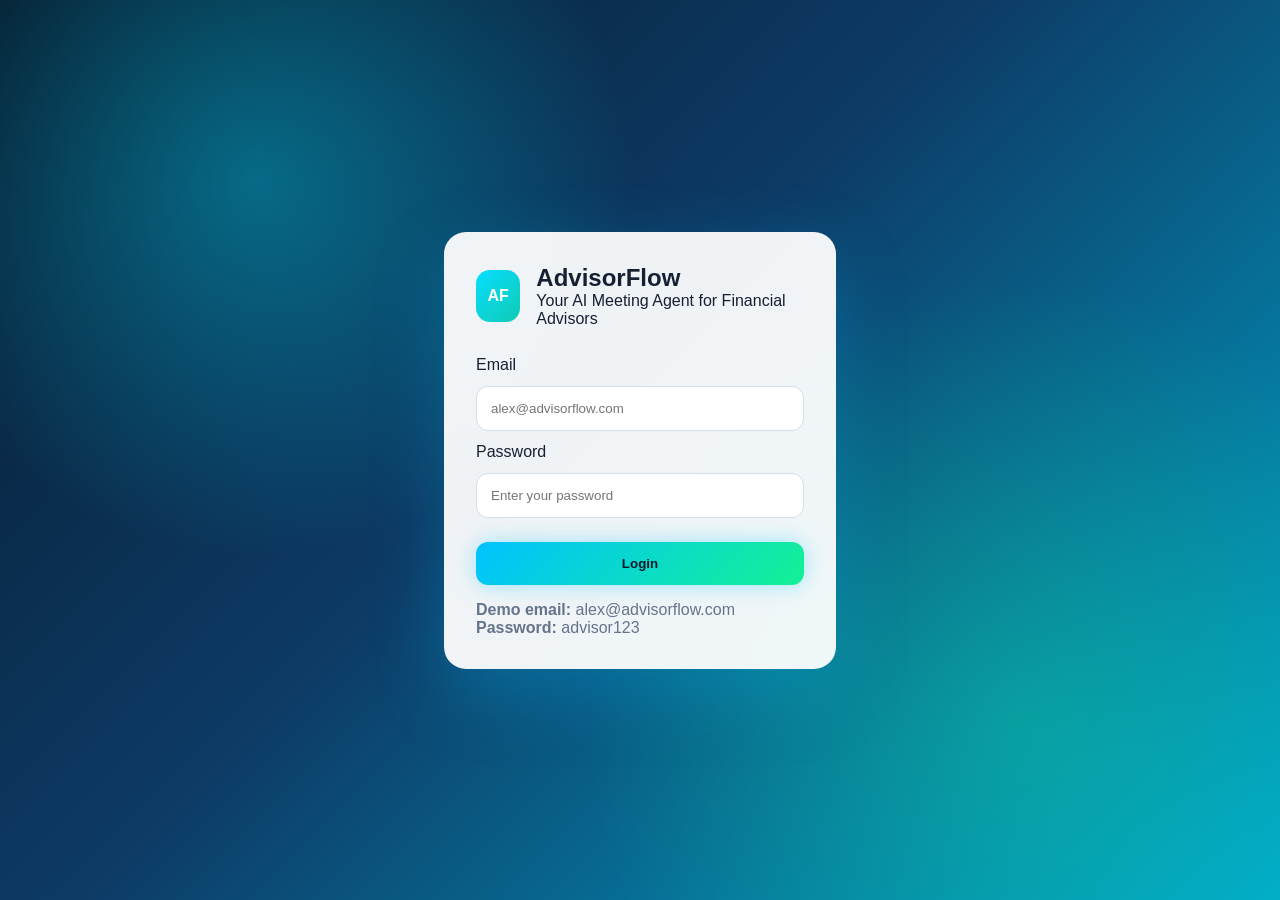
==== frontend/index.html @ f6e89794 "first commit" ====
<!DOCTYPE html>
<html lang="en">
<head>
  <meta charset="UTF-8" />

  <meta
    name="viewport"
    content="width=device-width, initial-scale=1.0"
  />

  <title>AdvisorFlow | Login</title>

  <link
    rel="stylesheet"
    href="css/style.css"
  />
</head>

<body class="auth-body">
  <main class="auth-container">
    <section class="auth-card">
      <div class="brand">
        <div class="brand-logo">
          AF
        </div>

        <div>
          <h1>AdvisorFlow</h1>

          <p>
            Your AI Meeting Agent for
            Financial Advisors
          </p>
        </div>
      </div>

      <form
        id="loginForm"
        class="auth-form"
      >
        <label for="email">
          Email
        </label>

        <input
          id="email"
          name="email"
          type="email"
          placeholder="alex@advisorflow.com"
          autocomplete="email"
          required
        />

        <label for="password">
          Password
        </label>

        <input
          id="password"
          name="password"
          type="password"
          placeholder="Enter your password"
          autocomplete="current-password"
          required
        />

        <p
          id="loginError"
          class="error-message"
          aria-live="polite"
        ></p>

        <button
          id="loginButton"
          type="submit"
          class="primary-btn"
        >
          Login
        </button>
      </form>

      <div class="demo-note">
        <p>
          <strong>Demo email:</strong>
          alex@advisorflow.com
        </p>

        <p>
          <strong>Password:</strong>
          advisor123
        </p>
      </div>
    </section>
  </main>

  <script src="js/api.js"></script>
  <script src="js/login.js"></script>
</body>
</html>
---- frontend/css/style.css ----
* {
  box-sizing: border-box;
  margin: 0;
  padding: 0;
  font-family: Arial, sans-serif;
}

body {
  background: #f4f7fb;
  color: #172033;
}

.auth-body {
  min-height: 100vh;
  display: flex;
  align-items: center;
  justify-content: center;
  background: linear-gradient(135deg, #071b2f, #0f766e);
}

.auth-container {
  width: 100%;
  max-width: 440px;
  padding: 24px;
}

.auth-card {
  background: white;
  border-radius: 22px;
  padding: 32px;
  box-shadow: 0 20px 50px rgba(0,0,0,0.2);
}

.brand {
  display: flex;
  gap: 16px;
  align-items: center;
  margin-bottom: 28px;
}

.brand-logo {
  width: 52px;
  height: 52px;
  border-radius: 14px;
  background: #0f766e;
  color: white;
  display: flex;
  align-items: center;
  justify-content: center;
  font-weight: bold;
}

.auth-form {
  display: grid;
  gap: 12px;
}

input, textarea {
  width: 100%;
  padding: 14px;
  border: 1px solid #d8dee9;
  border-radius: 12px;
  outline: none;
}

textarea {
  min-height: 220px;
  resize: vertical;
}

.primary-btn {
  background: #0f766e;
  color: white;
  border: none;
  padding: 14px 18px;
  border-radius: 12px;
  cursor: pointer;
  font-weight: bold;
}

.primary-btn:hover {
  background: #115e59;
}

.primary-link {
  display: inline-block;
  margin-top: 16px;
  color: #0f766e;
  font-weight: bold;
  text-decoration: none;
}

.demo-note {
  margin-top: 16px;
  color: #64748b;
}

.app-layout {
  display: flex;
  min-height: 100vh;
}

.sidebar {
  position: fixed;
  top: 0;
  left: 0;

  width: 250px;
  height: 100vh;

  background: linear-gradient(180deg,#071a2d,#0d3b66);
  color: white;

  padding: 28px 20px;

  display: flex;
  flex-direction: column;
}

.sidebar-top{
    flex:1;
}

.sidebar-logo {
  font-size: 24px;
  font-weight: bold;
  margin-bottom: 36px;
}

.sidebar nav {
  display: grid;
  gap: 10px;
  
}

.sidebar a {
  color: #cbd5e1;
  text-decoration: none;
  padding: 13px 14px;
  border-radius: 12px;
}

.sidebar a.active,
.sidebar a:hover {
  background: #0f766e;
  color: white;
}

.main-content{
    margin-left:250px;
    padding:32px;
    min-height:100vh;
}

.topbar {
  display: flex;
  align-items: center;
  justify-content: space-between;
  margin-bottom: 28px;
}

.topbar h1 {
  font-size: 30px;
  margin-bottom: 6px;
}

.topbar p {
  color: #64748b;
}

.profile-pill {
  background: white;
  padding: 12px 18px;
  border-radius: 999px;
  box-shadow: 0 8px 24px rgba(15,23,42,0.08);
}

.kpi-grid {
  display: grid;
  grid-template-columns: repeat(4, 1fr);
  gap: 18px;
  margin-bottom: 24px;
}

.card, .panel, .partner-card {
  background: white;
  border-radius: 18px;
  padding: 24px;
  box-shadow: 0 8px 24px rgba(15,23,42,0.08);
}

.card p {
  color: #64748b;
  margin-bottom: 10px;
}

.card h2 {
  font-size: 34px;
}

.content-grid {
  display: grid;
  grid-template-columns: 1fr 1fr;
  gap: 24px;
  margin-bottom: 24px;
}

.panel h2 {
  margin-bottom: 16px;
}

.meeting-item {
  display: flex;
  justify-content: space-between;
  align-items: center;
  padding: 16px;
  border: 1px solid #e2e8f0;
  border-radius: 14px;
  margin-bottom: 12px;
  cursor: pointer;
}

.meeting-item:hover {
  border-color: #0f766e;
}

.insight-list {
  padding-left: 20px;
  line-height: 1.9;
}

table {
  width: 100%;
  border-collapse: collapse;
}

th, td {
  text-align: left;
  padding: 14px;
  border-bottom: 1px solid #e2e8f0;
}

.badge {
  padding: 6px 10px;
  border-radius: 999px;
  font-size: 13px;
  font-weight: bold;
}

.badge.danger { background: #fee2e2; color: #991b1b; }
.badge.warning { background: #fef3c7; color: #92400e; }
.badge.success { background: #dcfce7; color: #166534; }

.info-grid {
  display: grid;
  gap: 14px;
}

.ai-box, .activity-box {
  background: #f8fafc;
  border: 1px solid #e2e8f0;
  border-radius: 14px;
  padding: 18px;
  line-height: 1.7;
}

.timeline {
  display: grid;
  grid-template-columns: repeat(4, 1fr);
  gap: 18px;
}

.timeline div {
  border-left: 4px solid #0f766e;
  padding-left: 14px;
}

.partner-card {
  display: flex;
  justify-content: space-between;
  align-items: center;
  margin-bottom: 24px;
}

.match-score {
  text-align: center;
}

.match-score h1 {
  font-size: 56px;
  color: #0f766e;
}

@media (max-width: 900px) {
  .app-layout {
    flex-direction: column;
  }

  .sidebar {
    width: 100%;
  }

  .kpi-grid,
  .content-grid,
  .timeline {
    grid-template-columns: 1fr;
  }

  .topbar,
  .partner-card {
    flex-direction: column;
    align-items: flex-start;
    gap: 16px;
  }
}

/* Bright AI Theme Override */

.auth-body {
  background:
    radial-gradient(circle at 20% 20%, rgba(0, 229, 255, 0.35), transparent 30%),
    radial-gradient(circle at 80% 80%, rgba(20, 241, 149, 0.28), transparent 35%),
    linear-gradient(135deg, #071a2d 0%, #0d3b66 45%, #00a8cc 100%);
}

.auth-card {
  background: rgba(255, 255, 255, 0.94);
  backdrop-filter: blur(18px);
  box-shadow: 0 24px 70px rgba(0, 194, 255, 0.25);
}

.brand-logo {
    width: 52px;
    height: 52px;
    border-radius: 14px;
    background: linear-gradient(
        135deg,
        #06deff,
        #11cbb5
    );
    color: white;
}

.primary-btn {
  background: linear-gradient(135deg, #00c2ff, #14f195);
  color: #071a2d;
  box-shadow: 0 0 22px rgba(0, 194, 255, 0.35);
}

.primary-btn:hover {
  background: linear-gradient(135deg, #33d4ff, #2fffa8);
  transform: translateY(-1px);
}

input:focus,
textarea:focus {
  border-color: #00c2ff;
  box-shadow: 0 8px 20px rgba(15,118,110,.18);
}

.primary-link {
  color: #00a8cc;
}

.sidebar {
  background: linear-gradient(180deg, #071a2d, #0d3b66);
}

.sidebar a.active,
.sidebar a:hover {
  background: linear-gradient(135deg, #00c2ff, #14f195);
  color: #071a2d;
}

.meeting-item:hover {
  border-color: #00c2ff;
  box-shadow: 0 8px 24px rgba(0, 194, 255, 0.16);
}

.timeline div {
  border-left-color: #00c2ff;
}

.match-score h1 {
  color: #00a8cc;
}

.logout-btn {
  width: 100%;
  padding: 13px 16px;
  background: transparent;
  color: #fca5a5;
  border: 1px solid #7f1d1d;
  border-radius: 12px;
  font-size: 15px;
  font-weight: bold;
  cursor: pointer;
}

.logout-btn:hover {
  background: #7f1d1d;
  color: white;
}

/* Logout link inside sidebar */

.logout-button{
    margin-top:auto;

    width:100%;
    padding:13px 16px;

    color:#fca5a5;
    text-decoration:none;

    text-align:left;

    transition:.2s;
}

.logout-button:hover {
  background: #7f1d1d;
  color: white;
}

/* Logout confirmation page */

.logout-page {
  min-height: 100vh;

  display: flex;
  align-items: center;
  justify-content: center;

  background:
    radial-gradient(circle at 20% 20%, rgba(0, 229, 255, 0.35), transparent 30%),
    radial-gradient(circle at 80% 80%, rgba(20, 241, 149, 0.28), transparent 35%),
    linear-gradient(135deg, #071a2d 0%, #0d3b66 45%, #00a8cc 100%);
}

.logout-container {
  width: 100%;
  max-width: 480px;
  padding: 24px;
}

.logout-card {
  padding: 36px;

  background: white;

  border-radius: 22px;

  text-align: center;

  box-shadow:
    0 22px 55px rgba(0, 0, 0, 0.22);
}

.logout-icon {
  width: 58px;
  height: 58px;

  margin: 0 auto 18px;

  display: flex;
  align-items: center;
  justify-content: center;

  background: linear-gradient(
        135deg,
        #06deff,
        #11cbb5
    );
    color: white;

  border-radius: 16px;

  font-weight: bold;
}

.logout-card h1 {
  margin-bottom: 10px;
}

.logout-card > p {
  color: #64748b;
  line-height: 1.6;
}

.logout-user-information {
  margin: 24px 0;
  padding: 16px;

  display: grid;
  gap: 5px;

  background: #f8fafc;

  border: 1px solid #e2e8f0;
  border-radius: 14px;
}

.logout-user-information p,
.logout-user-information span {
  color: #64748b;
}

.logout-actions {
  display: flex;
  gap: 12px;
}

.confirm-logout-button,
.cancel-logout-button {
  flex: 1;

  padding: 13px 16px;

  border-radius: 12px;

  font-weight: bold;
  cursor: pointer;

  border: none;
}

.confirm-logout-button {
  background: linear-gradient(135deg, #ff0000c7, #ffffffc7);
  color: #071a2d;
  box-shadow: 0 0 22px rgba(0, 194, 255, 0.35);
}

.confirm-logout-button:hover {
  background: #ff6060;
}

.cancel-logout-button {
  background: linear-gradient(135deg, #50ff24c7, #ffffffc7);
  color: #071a2d;
  box-shadow: 0 0 22px rgba(0, 194, 255, 0.35);
}


.cancel-logout-button:hover {
  background: #00ff55;
}

@media (max-width: 500px) {
  .logout-actions {
    flex-direction: column;
  }
}

/* =========================
   Calendar-first Dashboard
   ========================= */

.command-center {
  display: flex;
  align-items: center;
  justify-content: space-between;
  gap: 24px;
  margin-bottom: 22px;
}

.page-label {
  margin-bottom: 5px;
  color: #00a8cc;
  font-size: 13px;
  font-weight: bold;
  text-transform: uppercase;
  letter-spacing: 1px;
}

.command-center h1 {
  margin-bottom: 7px;
  font-size: 30px;
}

.today-summary {
  color: #64748b;
}

.ask-bar-card {
  display: flex;
  align-items: center;
  gap: 12px;

  padding: 14px 16px;
  margin-bottom: 12px;

  background: white;
  border-radius: 16px;

  box-shadow: 0 8px 24px rgba(15, 23, 42, 0.07);
}

.ask-icon {
  width: 38px;
  height: 38px;

  display: flex;
  align-items: center;
  justify-content: center;

  flex-shrink: 0;

  border-radius: 11px;

  background: linear-gradient(135deg, #00c2ff, #14f195);
  color: #071a2d;

  font-size: 13px;
  font-weight: bold;
}

.ask-bar-card input {
  flex: 1;
  border: none;
  box-shadow: none;
  background: transparent;
}

.ask-button {
  padding: 11px 20px;

  border: none;
  border-radius: 11px;

  background: #071a2d;
  color: white;

  font-weight: bold;
  cursor: pointer;
}

.quick-prompts {
  display: flex;
  flex-wrap: wrap;
  gap: 9px;

  margin-bottom: 22px;
}

.prompt-chip {
  padding: 8px 13px;

  background: white;
  color: #475569;

  border: 1px solid #dbe4ee;
  border-radius: 999px;

  cursor: pointer;
}

.prompt-chip:hover {
  border-color: #00a8cc;
  color: #007b9b;
}

.dashboard-workspace {
  display: grid;
  grid-template-columns: minmax(0, 1.8fr) minmax(310px, 0.8fr);
  gap: 22px;

  align-items: stretch;
  margin-bottom: 24px;
}

.calendar-card,
.ai-assistant-card,
.priority-card {
  background: white;
  border-radius: 20px;

  box-shadow: 0 9px 28px rgba(15, 23, 42, 0.08);
}

.calendar-card {
  padding: 24px;
}

.section-header {
  display: flex;
  align-items: center;
  justify-content: space-between;

  gap: 16px;
  margin-bottom: 20px;
}

.section-header h2 {
  margin-bottom: 4px;
}

.section-header p {
  color: #64748b;
}

.calendar-controls {
  display: flex;
  gap: 7px;
}

.calendar-controls button {
  padding: 8px 11px;

  border: 1px solid #dbe4ee;
  border-radius: 9px;

  background: white;
  cursor: pointer;
}

.calendar-controls .today-button {
  padding-inline: 15px;

  background: #071a2d;
  color: white;

  border-color: #071a2d;
}

.calendar-legend {
  display: flex;
  flex-wrap: wrap;
  gap: 15px;

  padding-bottom: 18px;
  margin-bottom: 8px;

  border-bottom: 1px solid #e2e8f0;
}

.calendar-legend span {
  display: flex;
  align-items: center;
  gap: 6px;

  color: #64748b;
  font-size: 13px;
}

.legend-dot {
  width: 9px;
  height: 9px;
  border-radius: 50%;
}

.meeting-dot {
  background: #ef4444;
}

.followup-dot {
  background: #22c55e;
}

.risk-dot {
  background: #f59e0b;
}

.learning-dot {
  background: #3b82f6;
}

.partner-dot {
  background: #8b5cf6;
}

.calendar-timeline {
  display: grid;
}

.time-row {
  display: grid;
  grid-template-columns: 90px 1fr;

  min-height: 84px;
  border-bottom: 1px solid #edf2f7;
}

.time-label {
  padding-top: 14px;

  color: #94a3b8;
  font-size: 13px;
}

.time-content {
  padding: 7px 0 7px 14px;
  border-left: 1px solid #e2e8f0;
}

.calendar-event {
  width: 100%;
  min-height: 66px;

  display: grid;
  gap: 3px;

  padding: 11px 14px;

  border: none;
  border-left: 5px solid;
  border-radius: 10px;

  text-align: left;
  cursor: pointer;
  transition: 0.2s ease;
}

.calendar-event:hover {
  transform: translateX(3px);
  box-shadow: 0 7px 18px rgba(15, 23, 42, 0.11);
}

.calendar-event span {
  color: #475569;
}

.event-time {
  font-size: 12px;
  font-weight: bold;
}

.meeting-event {
  background: #fff1f2;
  border-color: #ef4444;
}

.followup-event {
  background: #f0fdf4;
  border-color: #22c55e;
}

.risk-event {
  background: #fffbeb;
  border-color: #f59e0b;
}

.learning-event {
  background: #eff6ff;
  border-color: #3b82f6;
}

.partner-event {
  background: #f5f3ff;
  border-color: #8b5cf6;
}

/* AI Assistant */

.ai-assistant-card {
  display: flex;
  flex-direction: column;

  min-height: 680px;
  overflow: hidden;
}

.ai-header {
  display: flex;
  align-items: center;
  gap: 11px;

  padding: 21px;

  border-bottom: 1px solid #e2e8f0;
}

.ai-header h2 {
  font-size: 19px;
}

.ai-header p {
  margin-top: 3px;
  color: #64748b;
  font-size: 13px;
}

.ai-avatar {
  width: 42px;
  height: 42px;

  display: flex;
  align-items: center;
  justify-content: center;

  flex-shrink: 0;

  border-radius: 13px;

  background: linear-gradient(135deg, #00c2ff, #14f195);
  color: #071a2d;

  font-size: 13px;
  font-weight: bold;
}

.online-status {
  margin-left: auto;

  padding: 5px 9px;

  background: #dcfce7;
  color: #166534;

  border-radius: 999px;
  font-size: 11px;
  font-weight: bold;
}

.daily-brief {
  margin: 18px;
  padding: 18px;

  background: #f8fafc;
  border: 1px solid #e2e8f0;
  border-radius: 14px;
}

.daily-brief h3 {
  margin-bottom: 10px;
}

.daily-brief ol {
  padding-left: 20px;
  margin-bottom: 15px;

  line-height: 1.65;
}

.chat-messages {
  flex: 1;

  display: flex;
  flex-direction: column;
  gap: 11px;

  min-height: 150px;
  max-height: 280px;

  padding: 0 18px 18px;
  overflow-y: auto;
}

.ai-message,
.user-message {
  max-width: 88%;
  padding: 11px 13px;

  border-radius: 13px;
  line-height: 1.5;
}

.ai-message {
  align-self: flex-start;

  background: #eef6ff;
  color: #172033;
}

.user-message {
  align-self: flex-end;

  background: #071a2d;
  color: white;
}

.chat-input-area {
  display: flex;
  gap: 8px;

  padding: 16px 18px;

  border-top: 1px solid #e2e8f0;
}

.chat-input-area input {
  flex: 1;
  padding: 11px 12px;
}

.chat-input-area button {
  padding: 11px 15px;

  background: linear-gradient(135deg, #00c2ff, #14f195);
  color: #071a2d;

  border: none;
  border-radius: 10px;

  font-weight: bold;
  cursor: pointer;
}

/* Follow-ups */

.priority-card {
  padding: 24px;
}

.view-all-button,
.action-button {
  padding: 9px 14px;

  border: 1px solid #dbe4ee;
  border-radius: 9px;

  background: white;
  cursor: pointer;
}

.followup-list {
  display: grid;
  gap: 12px;
}

.followup-item {
  display: grid;
  grid-template-columns: 1fr auto auto;
  align-items: center;
  gap: 17px;

  padding: 14px;

  border: 1px solid #e2e8f0;
  border-radius: 13px;
}

.followup-client {
  display: flex;
  align-items: center;
  gap: 12px;
}

.followup-client p {
  margin-top: 4px;
  color: #64748b;
}

.client-avatar {
  width: 42px;
  height: 42px;

  display: flex;
  align-items: center;
  justify-content: center;

  flex-shrink: 0;

  border-radius: 12px;

  background: #e0f2fe;
  color: #0369a1;

  font-size: 13px;
  font-weight: bold;
}

/* Event Side Panel */

.panel-overlay {
  position: fixed;
  inset: 0;
  z-index: 100;

  visibility: hidden;
  opacity: 0;

  background: rgba(7, 26, 45, 0.4);
  transition: 0.25s ease;
}

.panel-overlay.open {
  visibility: visible;
  opacity: 1;
}

.event-side-panel {
  position: fixed;
  top: 0;
  right: -470px;
  z-index: 101;

  width: min(440px, 100%);
  height: 100vh;

  background: white;

  box-shadow: -15px 0 45px rgba(15, 23, 42, 0.18);

  overflow-y: auto;
  transition: right 0.3s ease;
}

.event-side-panel.open {
  right: 0;
}

.event-panel-header {
  display: flex;
  align-items: flex-start;
  justify-content: space-between;

  gap: 15px;
  padding: 25px;

  border-bottom: 1px solid #e2e8f0;
}

.event-type {
  display: inline-block;

  margin-bottom: 8px;
  padding: 5px 9px;

  background: #fee2e2;
  color: #991b1b;

  border-radius: 999px;

  font-size: 12px;
  font-weight: bold;
}

.close-panel-button {
  width: 36px;
  height: 36px;

  border: none;
  border-radius: 10px;

  background: #f1f5f9;

  font-size: 25px;
  cursor: pointer;
}

.event-panel-content {
  padding: 25px;
}

.detail-row {
  display: flex;
  justify-content: space-between;
  gap: 20px;

  padding: 13px 0;

  border-bottom: 1px solid #e2e8f0;
}

.detail-row span {
  color: #64748b;
}

.panel-section {
  margin-top: 25px;
}

.panel-section h3 {
  margin-bottom: 12px;
}

.panel-section ul {
  padding-left: 20px;
  line-height: 1.8;
}

.ai-suggestion-section {
  padding: 17px;

  background: #effaff;
  border: 1px solid #cdeefa;
  border-radius: 14px;
}

.panel-actions {
  display: grid;
  gap: 10px;

  margin-top: 26px;
}

.secondary-btn {
  padding: 13px 16px;

  background: white;
  color: #172033;

  border: 1px solid #cbd5e1;
  border-radius: 12px;

  font-weight: bold;
  cursor: pointer;
}

.view-client-link {
  padding: 12px;

  color: #007b9b;

  text-align: center;
  text-decoration: none;
  font-weight: bold;
}

/* Responsive */

@media (max-width: 1100px) {
  .dashboard-workspace {
    grid-template-columns: 1fr;
  }

  .ai-assistant-card {
    min-height: 520px;
  }
}

@media (max-width: 700px) {
  .command-center {
    align-items: flex-start;
    flex-direction: column;
  }

  .ask-bar-card {
    flex-wrap: wrap;
  }

  .ask-bar-card input {
    min-width: 180px;
  }

  .time-row {
    grid-template-columns: 65px 1fr;
  }

  .followup-item {
    grid-template-columns: 1fr;
  }
}

/* =========================
   Client Directory Page
   ========================= */

.client-filter-bar {
  display: grid;
  grid-template-columns: minmax(280px, 2fr) 1fr 1fr auto;
  align-items: end;
  gap: 14px;

  margin-bottom: 24px;
  padding: 20px;

  background: white;
  border-radius: 18px;

  box-shadow: 0 8px 24px rgba(15, 23, 42, 0.08);
}

.client-filter-field {
  display: grid;
  gap: 8px;
}

.client-filter-field label {
  color: #475569;
  font-size: 13px;
  font-weight: bold;
}

.client-filter-field select {
  width: 100%;
  padding: 14px;

  background: white;
  color: #172033;

  border: 1px solid #d8dee9;
  border-radius: 12px;

  outline: none;
}

.client-filter-field select:focus {
  border-color: #00c2ff;

  box-shadow:
    0 0 0 3px rgba(0, 194, 255, 0.12);
}

.clear-filter-button {
  padding: 14px 18px;

  background: #f1f5f9;
  color: #172033;

  border: 1px solid #d8dee9;
  border-radius: 12px;

  font-weight: bold;
  cursor: pointer;
}

.clear-filter-button:hover {
  background: #e2e8f0;
}

.clients-panel {
  overflow: hidden;
}

.clients-heading {
  display: flex;
  align-items: center;
  justify-content: space-between;

  margin-bottom: 16px;
}

.clients-heading p {
  margin-top: 5px;
  color: #64748b;
}

.client-table-wrapper {
  width: 100%;
  overflow-x: auto;
}

.client-directory-table {
  min-width: 1000px;
}

.client-directory-row {
  cursor: pointer;
  transition: 0.2s ease;
}

.client-directory-row:hover {
  background: #f8fafc;
}

.client-directory-row:focus {
  outline: 2px solid #00c2ff;
  outline-offset: -2px;
}

.client-name-column {
  display: flex;
  align-items: center;
  gap: 12px;
}

.client-name-column > div:last-child {
  display: grid;
  gap: 4px;
}

.client-name-column small {
  color: #64748b;
}

.client-avatar {
  width: 42px;
  height: 42px;

  display: flex;
  align-items: center;
  justify-content: center;

  flex-shrink: 0;

  background:
    linear-gradient(
      135deg,
      #00c2ff,
      #14f195
    );

  color: #071a2d;
  border-radius: 12px;

  font-size: 13px;
  font-weight: bold;
}

.risk-label,
.priority-label {
  display: inline-block;

  padding: 6px 10px;

  border-radius: 999px;

  font-size: 12px;
  font-weight: bold;
}

.risk-conservative {
  background: #dcfce7;
  color: #166534;
}

.risk-moderate {
  background: #fef3c7;
  color: #92400e;
}

.risk-growth {
  background: #fee2e2;
  color: #991b1b;
}

.priority-high {
  background: #fee2e2;
  color: #991b1b;
}

.priority-medium {
  background: #fef3c7;
  color: #92400e;
}

.priority-low {
  background: #e0f2fe;
  color: #0369a1;
}

.view-details-button {
  padding: 8px 12px;

  background: transparent;
  color: #007b9b;

  border: 1px solid #bae6fd;
  border-radius: 9px;

  font-weight: bold;
  cursor: pointer;
}

.view-details-button:hover {
  background: #e0f2fe;
}

.empty-client-message {
  padding: 45px 20px;

  color: #64748b;
  text-align: center;
}

.empty-client-message h3 {
  margin-bottom: 7px;
  color: #172033;
}

/* =========================
   Client Details Subpage
   ========================= */

.back-client-link {
  display: inline-block;

  margin-bottom: 10px;

  color: #007b9b;

  text-decoration: none;
  font-size: 14px;
  font-weight: bold;
}

.back-client-link:hover {
  text-decoration: underline;
}

#clientAiBrief h3 {
  margin-bottom: 10px;
}

#clientAiBrief ul {
  padding-left: 20px;
  line-height: 1.8;
}

@media (max-width: 1050px) {
  .client-filter-bar {
    grid-template-columns: 1fr 1fr;
  }
}

@media (max-width: 650px) {
  .client-filter-bar {
    grid-template-columns: 1fr;
  }
}

/* Side-panel badge colors only */

.event-type[data-type="meeting"] {
  background: #fee2e2;
  color: #dc2626;
}

.event-type[data-type="follow-up"] {
  background: #dcfce7;
  color: #16a34a;
}

.event-type[data-type="high-risk"] {
  background: #fef3c7;
  color: #d97706;
}

.event-type[data-type="learning"] {
  background: #dbeafe;
  color: #2563eb;
}

.event-type[data-type="partner"] {
  background: #ede9fe;
  color: #7c3aed;
}

.partner-recommendation-layout {
  display: grid;
  grid-template-columns: 1.2fr 0.8fr;
  gap: 24px;
  margin-top: 24px;
}

.partner-result-card {
  background: #ffffff;
  border-radius: 24px;
  padding: 28px;
  box-shadow: 0 20px 50px rgba(15, 23, 42, 0.08);
}

.partner-result-header {
  display: flex;
  align-items: flex-start;
  justify-content: space-between;
  gap: 24px;
  padding-bottom: 24px;
  border-bottom: 1px solid #e5e7eb;
}

.partner-result-header h2 {
  margin: 10px 0 6px;
  font-size: 30px;
  color: #071833;
}

.partner-result-header p {
  margin: 0;
  color: #5f6f89;
  font-size: 16px;
}

.partner-client-summary {
  margin-top: 24px;
  padding: 22px;
  border-radius: 20px;
  background: #f8fafc;
}

.partner-client-summary h3,
.partner-reason-block h3,
.partner-next-step h3 {
  margin: 0 0 16px;
  font-size: 20px;
  color: #071833;
}

.partner-client-grid {
  display: grid;
  grid-template-columns: repeat(2, minmax(0, 1fr));
  gap: 16px;
}

.partner-client-grid p {
  margin: 0;
  display: flex;
  flex-direction: column;
  gap: 4px;
}

.partner-client-grid strong {
  color: #64748b;
  font-size: 13px;
}

.partner-client-grid span {
  color: #071833;
  font-weight: 600;
}

.partner-client-goal {
  grid-column: 1 / -1;
}

.partner-reason-block,
.partner-next-step {
  margin-top: 24px;
}

.partner-next-step {
  padding: 22px;
  border-radius: 20px;
  background: linear-gradient(
    135deg,
    rgba(12, 199, 220, 0.12),
    rgba(28, 220, 145, 0.12)
  );
}

.partner-next-step p {
  margin: 0 0 16px;
  color: #26364f;
}

.selected-partner-client-row {
  background: #f0fdfa;
}

.selected-partner-client-row td {
  border-top: 1px solid #99f6e4;
  border-bottom: 1px solid #99f6e4;
}

@media (max-width: 1100px) {
  .partner-recommendation-layout {
    grid-template-columns: 1fr;
  }

  .partner-result-header {
    flex-direction: column;
  }

  .partner-client-grid {
    grid-template-columns: 1fr;
  }
}

.topbar-actions {
  display: flex;
  align-items: center;
  gap: 16px;
}

.topbar-actions .profile-pill,
.topbar-actions .primary-btn {
  height: 56px;
  min-height: 56px;
  display: inline-flex;
  align-items: center;
  justify-content: center;
  border-radius: 18px;
}

.topbar-actions .profile-pill {
  min-width: 86px;
  padding: 0 24px;
}

.topbar-actions .primary-btn {
  min-width: 160px;
  padding: 0 28px;
  margin: 0;
}
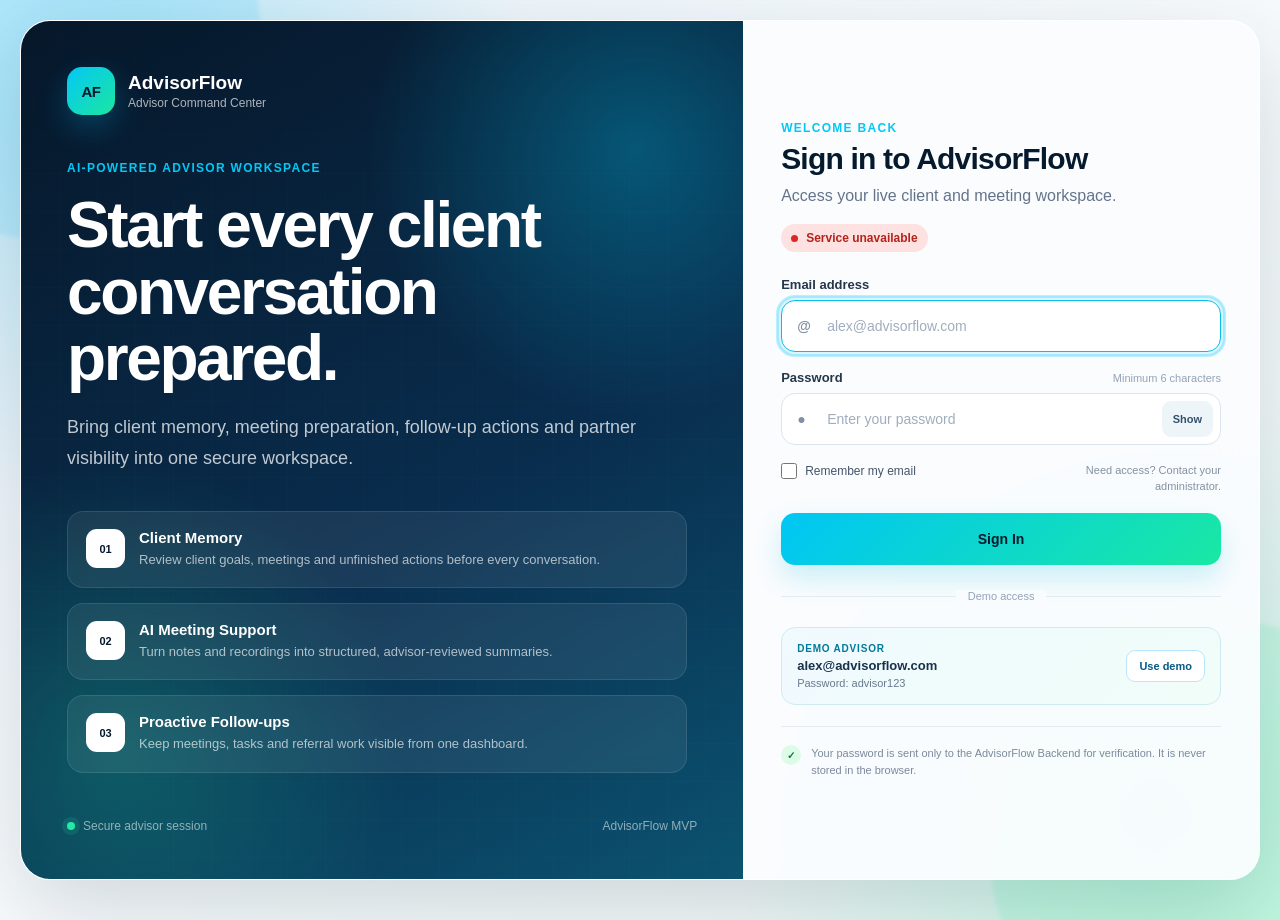
==== commit ccca0cdc: "Complete and fixed minor bugs" ====
--- a/frontend/index.html
+++ b/frontend/index.html
@@ -8,87 +8,335 @@
     content="width=device-width, initial-scale=1.0"
   />
 
-  <title>AdvisorFlow | Login</title>
+  <meta
+    name="description"
+    content="AdvisorFlow secure advisor workspace login."
+  />
+
+  <title>AdvisorFlow | Sign In</title>
 
   <link
     rel="stylesheet"
     href="css/style.css"
   />
+
+  <link
+    rel="stylesheet"
+    href="css/auth.css"
+  />
 </head>
 
-<body class="auth-body">
-  <main class="auth-container">
-    <section class="auth-card">
-      <div class="brand">
-        <div class="brand-logo">
+<body class="auth-page login-screen">
+  <div
+    class="auth-decoration auth-decoration-one"
+    aria-hidden="true"
+  ></div>
+
+  <div
+    class="auth-decoration auth-decoration-two"
+    aria-hidden="true"
+  ></div>
+
+  <main class="auth-shell">
+    <section class="auth-hero">
+      <a
+        class="auth-brand"
+        href="index.html"
+        aria-label="AdvisorFlow home"
+      >
+        <span class="auth-brand-logo">
           AF
-        </div>
-
-        <div>
-          <h1>AdvisorFlow</h1>
-
-          <p>
-            Your AI Meeting Agent for
-            Financial Advisors
-          </p>
+        </span>
+
+        <span class="auth-brand-text">
+          <strong>AdvisorFlow</strong>
+          <small>Advisor Command Center</small>
+        </span>
+      </a>
+
+      <div class="auth-hero-content">
+        <p class="auth-eyebrow">
+          AI-POWERED ADVISOR WORKSPACE
+        </p>
+
+        <h1>
+          Start every client conversation prepared.
+        </h1>
+
+        <p class="auth-hero-description">
+          Bring client memory, meeting preparation,
+          follow-up actions and partner visibility into
+          one secure workspace.
+        </p>
+
+        <div class="auth-feature-list">
+          <article class="auth-feature">
+            <span class="auth-feature-icon">
+              01
+            </span>
+
+            <div>
+              <h2>Client Memory</h2>
+
+              <p>
+                Review client goals, meetings and unfinished
+                actions before every conversation.
+              </p>
+            </div>
+          </article>
+
+          <article class="auth-feature">
+            <span class="auth-feature-icon">
+              02
+            </span>
+
+            <div>
+              <h2>AI Meeting Support</h2>
+
+              <p>
+                Turn notes and recordings into structured,
+                advisor-reviewed summaries.
+              </p>
+            </div>
+          </article>
+
+          <article class="auth-feature">
+            <span class="auth-feature-icon">
+              03
+            </span>
+
+            <div>
+              <h2>Proactive Follow-ups</h2>
+
+              <p>
+                Keep meetings, tasks and referral work visible
+                from one dashboard.
+              </p>
+            </div>
+          </article>
         </div>
       </div>
 
-      <form
-        id="loginForm"
-        class="auth-form"
-      >
-        <label for="email">
-          Email
-        </label>
-
-        <input
-          id="email"
-          name="email"
-          type="email"
-          placeholder="alex@advisorflow.com"
-          autocomplete="email"
-          required
-        />
-
-        <label for="password">
-          Password
-        </label>
-
-        <input
-          id="password"
-          name="password"
-          type="password"
-          placeholder="Enter your password"
-          autocomplete="current-password"
-          required
-        />
-
-        <p
-          id="loginError"
-          class="error-message"
+      <div class="auth-hero-footer">
+        <span class="auth-security-indicator">
+          <i aria-hidden="true"></i>
+          Secure advisor session
+        </span>
+
+        <span>
+          AdvisorFlow MVP
+        </span>
+      </div>
+    </section>
+
+    <section class="auth-form-side">
+      <div class="auth-login-card">
+        <div class="auth-mobile-brand">
+          <span class="auth-brand-logo">
+            AF
+          </span>
+
+          <div>
+            <strong>AdvisorFlow</strong>
+            <small>Advisor Command Center</small>
+          </div>
+        </div>
+
+        <div class="auth-card-header">
+          <div>
+            <p class="auth-card-label">
+              Welcome back
+            </p>
+
+            <h2>Sign in to AdvisorFlow</h2>
+
+            <p>
+              Access your live client and meeting workspace.
+            </p>
+          </div>
+
+          <div
+            id="backendStatus"
+            class="auth-service-status checking"
+            aria-live="polite"
+          >
+            <span></span>
+            Checking service
+          </div>
+        </div>
+
+        <div
+          id="loginNotice"
+          class="auth-message info"
+          role="status"
           aria-live="polite"
-        ></p>
-
-        <button
-          id="loginButton"
-          type="submit"
-          class="primary-btn"
+          hidden
+        ></div>
+
+        <form
+          id="loginForm"
+          class="modern-auth-form"
+          novalidate
         >
-          Login
-        </button>
-      </form>
-
-      <div class="demo-note">
-        <p>
-          <strong>Demo email:</strong>
-          alex@advisorflow.com
-        </p>
-
-        <p>
-          <strong>Password:</strong>
-          advisor123
-        </p>
+          <div class="auth-field">
+            <label for="email">
+              Email address
+            </label>
+
+            <div class="auth-input-wrapper">
+              <span
+                class="auth-input-prefix"
+                aria-hidden="true"
+              >
+                @
+              </span>
+
+              <input
+                id="email"
+                name="email"
+                type="email"
+                maxlength="255"
+                inputmode="email"
+                autocomplete="email"
+                autocapitalize="none"
+                spellcheck="false"
+                placeholder="alex@advisorflow.com"
+                required
+              />
+            </div>
+          </div>
+
+          <div class="auth-field">
+            <div class="auth-label-row">
+              <label for="password">
+                Password
+              </label>
+
+              <span class="auth-password-hint">
+                Minimum 6 characters
+              </span>
+            </div>
+
+            <div class="auth-input-wrapper">
+              <span
+                class="auth-input-prefix"
+                aria-hidden="true"
+              >
+                ●
+              </span>
+
+              <input
+                id="password"
+                name="password"
+                type="password"
+                minlength="6"
+                maxlength="128"
+                autocomplete="current-password"
+                placeholder="Enter your password"
+                required
+              />
+
+              <button
+                id="togglePasswordButton"
+                class="auth-password-toggle"
+                type="button"
+                aria-label="Show password"
+                aria-pressed="false"
+              >
+                Show
+              </button>
+            </div>
+
+            <p
+              id="capsLockWarning"
+              class="auth-caps-warning"
+              hidden
+            >
+              Caps Lock is on.
+            </p>
+          </div>
+
+          <div class="auth-form-options">
+            <label class="auth-checkbox-label">
+              <input
+                id="rememberEmail"
+                type="checkbox"
+              />
+
+              <span>
+                Remember my email
+              </span>
+            </label>
+
+            <span class="auth-access-help">
+              Need access? Contact your administrator.
+            </span>
+          </div>
+
+          <div
+            id="loginError"
+            class="auth-message error"
+            role="alert"
+            aria-live="assertive"
+            hidden
+          ></div>
+
+          <button
+            id="loginButton"
+            class="auth-submit-button"
+            type="submit"
+          >
+            <span id="loginButtonText">
+              Sign In
+            </span>
+
+            <span
+              id="loginButtonSpinner"
+              class="auth-button-spinner"
+              aria-hidden="true"
+              hidden
+            ></span>
+          </button>
+        </form>
+
+        <div class="auth-divider">
+          <span>Demo access</span>
+        </div>
+
+        <section class="auth-demo-card">
+          <div>
+            <span class="auth-demo-label">
+              Demo Advisor
+            </span>
+
+            <strong>
+              alex@advisorflow.com
+            </strong>
+
+            <small>
+              Password: advisor123
+            </small>
+          </div>
+
+          <button
+            id="useDemoAccountButton"
+            type="button"
+          >
+            Use demo
+          </button>
+        </section>
+
+        <footer class="auth-card-footer">
+          <span class="auth-lock-icon">
+            ✓
+          </span>
+
+          <p>
+            Your password is sent only to the AdvisorFlow
+            Backend for verification. It is never stored in
+            the browser.
+          </p>
+        </footer>
       </div>
     </section>
   </main>
--- a/frontend/css/auth.css
+++ b/frontend/css/auth.css
@@ -0,0 +1,1301 @@
+:root {
+  --auth-navy: #061a2e;
+  --auth-navy-light: #0d365e;
+  --auth-blue: #05bfe8;
+  --auth-green: #16e6a2;
+  --auth-text: #132238;
+  --auth-muted: #64748b;
+  --auth-border: #dbe5ef;
+  --auth-surface: #ffffff;
+  --auth-background: #eef5fa;
+  --auth-danger: #b42318;
+  --auth-danger-bg: #fff1f0;
+  --auth-success: #087443;
+  --auth-success-bg: #ecfdf3;
+  --auth-info: #075985;
+  --auth-info-bg: #eaf8ff;
+}
+
+
+.auth-page {
+  position: relative;
+
+  min-height: 100vh;
+  margin: 0;
+
+  color: var(--auth-text);
+  background:
+    radial-gradient(
+      circle at 8% 10%,
+      rgba(0, 194, 255, 0.23),
+      transparent 30%
+    ),
+    radial-gradient(
+      circle at 90% 88%,
+      rgba(20, 241, 149, 0.18),
+      transparent 30%
+    ),
+    linear-gradient(
+      145deg,
+      #eaf3f9 0%,
+      #f8fbfd 48%,
+      #edf7f4 100%
+    );
+
+  overflow-x: hidden;
+}
+
+
+.auth-decoration {
+  position: fixed;
+  z-index: 0;
+
+  border-radius: 50%;
+
+  pointer-events: none;
+  filter: blur(2px);
+}
+
+
+.auth-decoration-one {
+  top: -180px;
+  left: -160px;
+
+  width: 420px;
+  height: 420px;
+
+  background:
+    rgba(0, 194, 255, 0.11);
+}
+
+
+.auth-decoration-two {
+  right: -170px;
+  bottom: -180px;
+
+  width: 460px;
+  height: 460px;
+
+  background:
+    rgba(20, 241, 149, 0.11);
+}
+
+
+.auth-shell {
+  position: relative;
+  z-index: 1;
+
+  width: min(1260px, calc(100% - 40px));
+  min-height: calc(100vh - 40px);
+
+  display: grid;
+  grid-template-columns:
+    minmax(0, 1.05fr)
+    minmax(420px, 0.75fr);
+
+  margin: 20px auto;
+
+  background: rgba(255, 255, 255, 0.74);
+
+  border: 1px solid
+    rgba(255, 255, 255, 0.9);
+  border-radius: 30px;
+
+  box-shadow:
+    0 28px 90px
+    rgba(15, 39, 66, 0.17);
+
+  overflow: hidden;
+  backdrop-filter: blur(18px);
+}
+
+
+.auth-hero {
+  position: relative;
+
+  min-height: 720px;
+  padding: 46px;
+
+  display: flex;
+  flex-direction: column;
+
+  color: white;
+
+  background:
+    radial-gradient(
+      circle at 85% 15%,
+      rgba(0, 213, 255, 0.28),
+      transparent 28%
+    ),
+    radial-gradient(
+      circle at 13% 85%,
+      rgba(28, 240, 170, 0.22),
+      transparent 30%
+    ),
+    linear-gradient(
+      150deg,
+      #061729 0%,
+      #092d4e 58%,
+      #0b5370 100%
+    );
+}
+
+
+.auth-hero::after {
+  content: "";
+
+  position: absolute;
+  inset: 0;
+
+  opacity: 0.16;
+  pointer-events: none;
+
+  background-image:
+    linear-gradient(
+      rgba(255, 255, 255, 0.07) 1px,
+      transparent 1px
+    ),
+    linear-gradient(
+      90deg,
+      rgba(255, 255, 255, 0.07) 1px,
+      transparent 1px
+    );
+
+  background-size: 38px 38px;
+}
+
+
+.auth-brand,
+.logout-brand {
+  position: relative;
+  z-index: 1;
+
+  display: inline-flex;
+  align-items: center;
+  gap: 13px;
+
+  width: fit-content;
+
+  color: inherit;
+  text-decoration: none;
+}
+
+
+.auth-brand-logo {
+  width: 48px;
+  height: 48px;
+
+  display: inline-flex;
+  flex-shrink: 0;
+  align-items: center;
+  justify-content: center;
+
+  color: #061a2e;
+
+  background:
+    linear-gradient(
+      135deg,
+      #03c8f6,
+      #1ce6a0
+    );
+
+  border-radius: 15px;
+
+  box-shadow:
+    0 12px 30px
+    rgba(0, 194, 255, 0.24);
+
+  font-size: 15px;
+  font-weight: 900;
+  letter-spacing: -0.4px;
+}
+
+
+.auth-brand-text {
+  display: grid;
+  gap: 2px;
+}
+
+
+.auth-brand strong,
+.logout-brand strong,
+.auth-mobile-brand strong {
+  display: block;
+  font-size: 19px;
+}
+
+
+.auth-brand small,
+.logout-brand small,
+.auth-mobile-brand small {
+  display: block;
+  color: rgba(255, 255, 255, 0.67);
+  font-size: 12px;
+}
+
+
+.auth-hero-content {
+  position: relative;
+  z-index: 1;
+
+  width: min(620px, 100%);
+
+  margin: auto 0;
+}
+
+
+.auth-eyebrow,
+.auth-card-label {
+  color: #03c8f6;
+
+  font-size: 12px;
+  font-weight: 900;
+  letter-spacing: 1.3px;
+  text-transform: uppercase;
+}
+
+
+.auth-hero h1 {
+  margin: 17px 0 20px;
+
+  font-size: clamp(
+    38px,
+    5vw,
+    64px
+  );
+  line-height: 1.04;
+  letter-spacing: -2.4px;
+}
+
+
+.auth-hero-description {
+  max-width: 580px;
+
+  color: rgba(255, 255, 255, 0.75);
+
+  font-size: 18px;
+  line-height: 1.7;
+}
+
+
+.auth-feature-list {
+  display: grid;
+  gap: 15px;
+
+  margin-top: 38px;
+}
+
+
+.auth-feature {
+  display: grid;
+  grid-template-columns: auto 1fr;
+  gap: 14px;
+
+  padding: 17px 18px;
+
+  background:
+    rgba(255, 255, 255, 0.07);
+
+  border: 1px solid
+    rgba(255, 255, 255, 0.1);
+  border-radius: 16px;
+
+  backdrop-filter: blur(7px);
+}
+
+
+.auth-feature-icon {
+  width: 39px;
+  height: 39px;
+
+  display: flex;
+  align-items: center;
+  justify-content: center;
+
+  color: #061a2e;
+  background: #ffffff;
+
+  border-radius: 11px;
+
+  font-size: 11px;
+  font-weight: 900;
+}
+
+
+.auth-feature h2 {
+  margin-bottom: 4px;
+  font-size: 15px;
+}
+
+
+.auth-feature p {
+  color: rgba(255, 255, 255, 0.66);
+
+  font-size: 13px;
+  line-height: 1.55;
+}
+
+
+.auth-hero-footer {
+  position: relative;
+  z-index: 1;
+
+  display: flex;
+  justify-content: space-between;
+  gap: 20px;
+
+  color: rgba(255, 255, 255, 0.55);
+  font-size: 12px;
+}
+
+
+.auth-security-indicator {
+  display: flex;
+  align-items: center;
+  gap: 8px;
+}
+
+
+.auth-security-indicator i {
+  width: 8px;
+  height: 8px;
+
+  background: #23eaa4;
+  border-radius: 50%;
+
+  box-shadow:
+    0 0 0 5px
+    rgba(35, 234, 164, 0.12);
+}
+
+
+.auth-form-side {
+  min-width: 0;
+  padding: 34px;
+
+  display: flex;
+  align-items: center;
+  justify-content: center;
+
+  background:
+    rgba(249, 252, 254, 0.8);
+}
+
+
+.auth-login-card {
+  width: min(460px, 100%);
+  padding: 10px 4px;
+}
+
+
+.auth-mobile-brand {
+  display: none;
+}
+
+
+.auth-card-header {
+  display: grid;
+  gap: 16px;
+
+  margin-bottom: 25px;
+}
+
+
+.auth-card-header h2 {
+  margin: 7px 0 8px;
+
+  color: var(--auth-navy);
+
+  font-size: 30px;
+  letter-spacing: -0.8px;
+}
+
+
+.auth-card-header p:last-child {
+  color: var(--auth-muted);
+  line-height: 1.55;
+}
+
+
+.auth-service-status {
+  width: fit-content;
+
+  display: inline-flex;
+  align-items: center;
+  gap: 8px;
+
+  padding: 7px 10px;
+
+  border-radius: 999px;
+
+  font-size: 12px;
+  font-weight: 800;
+}
+
+
+.auth-service-status span {
+  width: 7px;
+  height: 7px;
+
+  border-radius: 50%;
+}
+
+
+.auth-service-status.checking {
+  color: #475569;
+  background: #eef2f6;
+}
+
+
+.auth-service-status.checking span {
+  background: #94a3b8;
+}
+
+
+.auth-service-status.online {
+  color: #087443;
+  background: #dcfce7;
+}
+
+
+.auth-service-status.online span {
+  background: #16a34a;
+}
+
+
+.auth-service-status.offline {
+  color: #b42318;
+  background: #fee2e2;
+}
+
+
+.auth-service-status.offline span {
+  background: #dc2626;
+}
+
+
+.modern-auth-form {
+  display: grid;
+  gap: 18px;
+}
+
+
+.auth-field {
+  display: grid;
+  gap: 8px;
+}
+
+
+.auth-field label {
+  color: #26364b;
+
+  font-size: 13px;
+  font-weight: 800;
+}
+
+
+.auth-label-row {
+  display: flex;
+  align-items: center;
+  justify-content: space-between;
+  gap: 14px;
+}
+
+
+.auth-password-hint {
+  color: #94a3b8;
+  font-size: 11px;
+}
+
+
+.auth-input-wrapper {
+  position: relative;
+
+  display: flex;
+  align-items: center;
+}
+
+
+.auth-input-wrapper input {
+  width: 100%;
+  height: 52px;
+
+  padding:
+    0 68px
+    0 45px;
+
+  color: var(--auth-text);
+  background: white;
+
+  border: 1px solid
+    var(--auth-border);
+  border-radius: 14px;
+
+  font-size: 14px;
+
+  outline: none;
+  box-shadow: none;
+
+  transition:
+    border-color 0.2s,
+    box-shadow 0.2s;
+}
+
+
+.auth-input-wrapper input:focus {
+  border-color: var(--auth-blue);
+
+  box-shadow:
+    0 0 0 4px
+    rgba(0, 194, 255, 0.12);
+}
+
+
+.auth-input-wrapper input::placeholder {
+  color: #a1adbd;
+}
+
+
+.auth-input-prefix {
+  position: absolute;
+  left: 16px;
+  z-index: 1;
+
+  color: #8190a4;
+
+  font-size: 14px;
+  font-weight: 800;
+
+  pointer-events: none;
+}
+
+
+.auth-password-toggle {
+  position: absolute;
+  right: 8px;
+
+  height: 36px;
+  padding: 0 11px;
+
+  color: #31506d;
+  background: #eef5f8;
+
+  border: none;
+  border-radius: 9px;
+
+  font-size: 11px;
+  font-weight: 800;
+  cursor: pointer;
+}
+
+
+.auth-password-toggle:hover {
+  color: var(--auth-navy);
+  background: #dceef4;
+}
+
+
+.auth-caps-warning {
+  color: #b45309;
+  font-size: 12px;
+}
+
+
+.auth-form-options {
+  display: flex;
+  align-items: flex-start;
+  justify-content: space-between;
+  gap: 18px;
+}
+
+
+.auth-checkbox-label {
+  display: inline-flex;
+  align-items: center;
+  gap: 8px;
+
+  color: #475569;
+  font-size: 12px;
+  cursor: pointer;
+}
+
+
+.auth-checkbox-label input {
+  width: 16px;
+  height: 16px;
+  padding: 0;
+
+  accent-color: #00a8cc;
+}
+
+
+.auth-access-help {
+  max-width: 190px;
+
+  color: #8491a3;
+  font-size: 11px;
+  line-height: 1.45;
+  text-align: right;
+}
+
+
+.auth-message {
+  padding: 12px 14px;
+
+  border-radius: 11px;
+
+  font-size: 13px;
+  line-height: 1.5;
+}
+
+
+.auth-message.error {
+  color: var(--auth-danger);
+  background: var(--auth-danger-bg);
+
+  border: 1px solid #fecaca;
+}
+
+
+.auth-message.success {
+  color: var(--auth-success);
+  background: var(--auth-success-bg);
+
+  border: 1px solid #bbf7d0;
+}
+
+
+.auth-message.info {
+  color: var(--auth-info);
+  background: var(--auth-info-bg);
+
+  border: 1px solid #bae6fd;
+}
+
+
+.auth-submit-button {
+  width: 100%;
+  height: 52px;
+
+  display: flex;
+  align-items: center;
+  justify-content: center;
+  gap: 10px;
+
+  color: #061a2e;
+
+  background:
+    linear-gradient(
+      135deg,
+      #00c6f5,
+      #19e8a3
+    );
+
+  border: none;
+  border-radius: 14px;
+
+  box-shadow:
+    0 13px 28px
+    rgba(0, 184, 215, 0.2);
+
+  font-size: 14px;
+  font-weight: 900;
+  cursor: pointer;
+
+  transition:
+    transform 0.2s,
+    box-shadow 0.2s;
+}
+
+
+.auth-submit-button:hover:not(
+  :disabled
+) {
+  transform: translateY(-1px);
+
+  box-shadow:
+    0 17px 32px
+    rgba(0, 184, 215, 0.27);
+}
+
+
+.auth-submit-button:disabled {
+  cursor: not-allowed;
+  opacity: 0.68;
+}
+
+
+.auth-button-spinner {
+  width: 17px;
+  height: 17px;
+
+  border: 2px solid
+    rgba(6, 26, 46, 0.25);
+  border-top-color: #061a2e;
+  border-radius: 50%;
+
+  animation:
+    auth-spin 0.75s linear infinite;
+}
+
+
+.auth-button-spinner.light {
+  border-color:
+    rgba(255, 255, 255, 0.32);
+  border-top-color: white;
+}
+
+
+@keyframes auth-spin {
+  to {
+    transform: rotate(360deg);
+  }
+}
+
+
+.auth-divider {
+  position: relative;
+
+  margin: 25px 0;
+
+  color: #94a3b8;
+
+  font-size: 11px;
+  text-align: center;
+}
+
+
+.auth-divider::before {
+  content: "";
+
+  position: absolute;
+  top: 50%;
+  right: 0;
+  left: 0;
+
+  height: 1px;
+
+  background: #e4ebf2;
+}
+
+
+.auth-divider span {
+  position: relative;
+  z-index: 1;
+
+  padding: 0 12px;
+  background: #f9fcfe;
+}
+
+
+.auth-demo-card {
+  display: flex;
+  align-items: center;
+  justify-content: space-between;
+  gap: 16px;
+
+  padding: 15px;
+
+  background:
+    linear-gradient(
+      135deg,
+      #f0faff,
+      #f0fdf8
+    );
+
+  border: 1px solid #ccecf2;
+  border-radius: 14px;
+}
+
+
+.auth-demo-card > div {
+  display: grid;
+  gap: 4px;
+}
+
+
+.auth-demo-label {
+  color: #007a99;
+  font-size: 10px;
+  font-weight: 900;
+  letter-spacing: 0.8px;
+  text-transform: uppercase;
+}
+
+
+.auth-demo-card strong {
+  color: #19314a;
+  font-size: 13px;
+}
+
+
+.auth-demo-card small {
+  color: #687a8e;
+  font-size: 11px;
+}
+
+
+.auth-demo-card button {
+  flex-shrink: 0;
+
+  padding: 9px 12px;
+
+  color: #075985;
+  background: white;
+
+  border: 1px solid #bae6fd;
+  border-radius: 9px;
+
+  font-size: 11px;
+  font-weight: 900;
+  cursor: pointer;
+}
+
+
+.auth-demo-card button:hover {
+  background: #e0f7ff;
+}
+
+
+.auth-card-footer {
+  display: flex;
+  gap: 10px;
+
+  margin-top: 21px;
+  padding-top: 18px;
+
+  color: #7c8a9c;
+
+  border-top: 1px solid #e5ebf1;
+
+  font-size: 11px;
+  line-height: 1.55;
+}
+
+
+.auth-lock-icon {
+  width: 20px;
+  height: 20px;
+
+  display: flex;
+  flex-shrink: 0;
+  align-items: center;
+  justify-content: center;
+
+  color: #087443;
+  background: #dcfce7;
+
+  border-radius: 50%;
+
+  font-size: 10px;
+  font-weight: 900;
+}
+
+
+/* Logout */
+
+.logout-screen {
+  display: flex;
+  align-items: center;
+  justify-content: center;
+
+  padding: 28px;
+}
+
+
+.logout-shell {
+  position: relative;
+  z-index: 1;
+
+  width: min(510px, 100%);
+}
+
+
+.logout-brand {
+  margin: 0 auto 22px;
+
+  color: var(--auth-navy);
+}
+
+
+.logout-brand small {
+  color: #708094;
+}
+
+
+.modern-logout-card {
+  padding: 38px;
+
+  background:
+    rgba(255, 255, 255, 0.94);
+
+  border: 1px solid
+    rgba(255, 255, 255, 0.95);
+  border-radius: 26px;
+
+  box-shadow:
+    0 30px 80px
+    rgba(15, 39, 66, 0.17);
+
+  text-align: center;
+  backdrop-filter: blur(16px);
+}
+
+
+.logout-symbol {
+  width: 66px;
+  height: 66px;
+
+  display: flex;
+  align-items: center;
+  justify-content: center;
+
+  margin: 0 auto 20px;
+
+  color: #b42318;
+  background: #feeceb;
+
+  border: 1px solid #fecaca;
+  border-radius: 20px;
+
+  font-size: 30px;
+  font-weight: 700;
+}
+
+
+.modern-logout-card h1 {
+  margin: 8px 0 11px;
+
+  color: var(--auth-navy);
+
+  font-size: 29px;
+  letter-spacing: -0.8px;
+}
+
+
+.logout-description {
+  max-width: 400px;
+  margin: 0 auto;
+
+  color: var(--auth-muted);
+
+  font-size: 14px;
+  line-height: 1.65;
+}
+
+
+.logout-account-card {
+  display: flex;
+  align-items: center;
+  gap: 14px;
+
+  margin: 26px 0 18px;
+  padding: 17px;
+
+  background: #f7fafc;
+
+  border: 1px solid #e0e8ef;
+  border-radius: 16px;
+
+  text-align: left;
+}
+
+
+.logout-user-avatar {
+  width: 54px;
+  height: 54px;
+
+  display: flex;
+  flex-shrink: 0;
+  align-items: center;
+  justify-content: center;
+
+  color: #061a2e;
+
+  background:
+    linear-gradient(
+      135deg,
+      #00c6f5,
+      #19e8a3
+    );
+
+  border-radius: 15px;
+
+  font-size: 15px;
+  font-weight: 900;
+}
+
+
+.logout-user-details {
+  min-width: 0;
+
+  display: grid;
+  gap: 3px;
+}
+
+
+.logout-user-details > span:first-child {
+  color: #8190a3;
+  font-size: 10px;
+  font-weight: 800;
+  text-transform: uppercase;
+}
+
+
+.logout-user-details strong {
+  color: #172a41;
+  font-size: 16px;
+}
+
+
+.logout-user-details p {
+  color: #66768a;
+
+  font-size: 12px;
+
+  overflow-wrap: anywhere;
+}
+
+
+.logout-role-badge {
+  width: fit-content;
+
+  margin-top: 4px;
+  padding: 4px 8px;
+
+  color: #075985;
+  background: #e0f2fe;
+
+  border-radius: 999px;
+
+  font-size: 10px;
+  font-weight: 900;
+}
+
+
+.logout-information {
+  display: flex;
+  align-items: flex-start;
+  gap: 10px;
+
+  margin-bottom: 22px;
+  padding: 13px;
+
+  color: #475569;
+  background: #f8fafc;
+
+  border: 1px solid #e2e8f0;
+  border-radius: 12px;
+
+  font-size: 11px;
+  line-height: 1.55;
+  text-align: left;
+}
+
+
+.logout-information > span {
+  width: 20px;
+  height: 20px;
+
+  display: flex;
+  flex-shrink: 0;
+  align-items: center;
+  justify-content: center;
+
+  color: #087443;
+  background: #dcfce7;
+
+  border-radius: 50%;
+
+  font-size: 10px;
+  font-weight: 900;
+}
+
+
+.modern-logout-actions {
+  display: grid;
+  grid-template-columns: 1fr 1fr;
+  gap: 11px;
+
+  margin-top: 20px;
+}
+
+
+.logout-cancel-button,
+.logout-confirm-button {
+  min-height: 49px;
+  padding: 0 15px;
+
+  border-radius: 13px;
+
+  font-size: 13px;
+  font-weight: 900;
+  cursor: pointer;
+}
+
+
+.logout-cancel-button {
+  color: #30465f;
+  background: white;
+
+  border: 1px solid #cdd8e3;
+}
+
+
+.logout-cancel-button:hover {
+  background: #f3f6f9;
+}
+
+
+.logout-confirm-button {
+  display: flex;
+  align-items: center;
+  justify-content: center;
+  gap: 9px;
+
+  color: white;
+  background: #c62f28;
+
+  border: 1px solid #c62f28;
+
+  box-shadow:
+    0 11px 25px
+    rgba(198, 47, 40, 0.2);
+}
+
+
+.logout-confirm-button:hover:not(
+  :disabled
+) {
+  background: #a9211c;
+}
+
+
+.logout-cancel-button:disabled,
+.logout-confirm-button:disabled {
+  cursor: not-allowed;
+  opacity: 0.62;
+}
+
+
+.logout-keyboard-hint,
+.logout-footer {
+  color: #94a3b8;
+
+  font-size: 10px;
+  text-align: center;
+}
+
+
+.logout-keyboard-hint {
+  margin-top: 17px;
+}
+
+
+.logout-footer {
+  margin-top: 18px;
+}
+
+
+.auth-input-wrapper input:focus-visible,
+.auth-password-toggle:focus-visible,
+.auth-submit-button:focus-visible,
+.auth-demo-card button:focus-visible,
+.logout-cancel-button:focus-visible,
+.logout-confirm-button:focus-visible {
+  outline: 3px solid
+    rgba(0, 194, 255, 0.25);
+  outline-offset: 2px;
+}
+
+
+@media (max-width: 980px) {
+  .auth-shell {
+    grid-template-columns: 1fr;
+    width: min(600px, calc(100% - 28px));
+  }
+
+  .auth-hero {
+    display: none;
+  }
+
+  .auth-form-side {
+    min-height: calc(100vh - 28px);
+    padding: 34px;
+  }
+
+  .auth-mobile-brand {
+    display: flex;
+    align-items: center;
+    gap: 12px;
+
+    margin-bottom: 34px;
+  }
+
+  .auth-mobile-brand small {
+    color: #708094;
+  }
+}
+
+
+@media (max-width: 560px) {
+  .auth-form-side {
+    padding: 25px 20px;
+  }
+
+  .auth-login-card {
+    padding: 0;
+  }
+
+  .auth-card-header h2 {
+    font-size: 26px;
+  }
+
+  .auth-form-options {
+    flex-direction: column;
+    gap: 10px;
+  }
+
+  .auth-access-help {
+    max-width: none;
+    text-align: left;
+  }
+
+  .auth-demo-card {
+    align-items: stretch;
+    flex-direction: column;
+  }
+
+  .auth-demo-card button {
+    width: 100%;
+  }
+
+  .logout-screen {
+    padding: 18px;
+  }
+
+  .modern-logout-card {
+    padding: 28px 20px;
+  }
+
+  .modern-logout-actions {
+    grid-template-columns: 1fr;
+  }
+}
+
+
+@media (
+  prefers-reduced-motion: reduce
+) {
+  *,
+  *::before,
+  *::after {
+    scroll-behavior: auto !important;
+    animation-duration:
+      0.01ms !important;
+    animation-iteration-count:
+      1 !important;
+    transition-duration:
+      0.01ms !important;
+  }
+}
